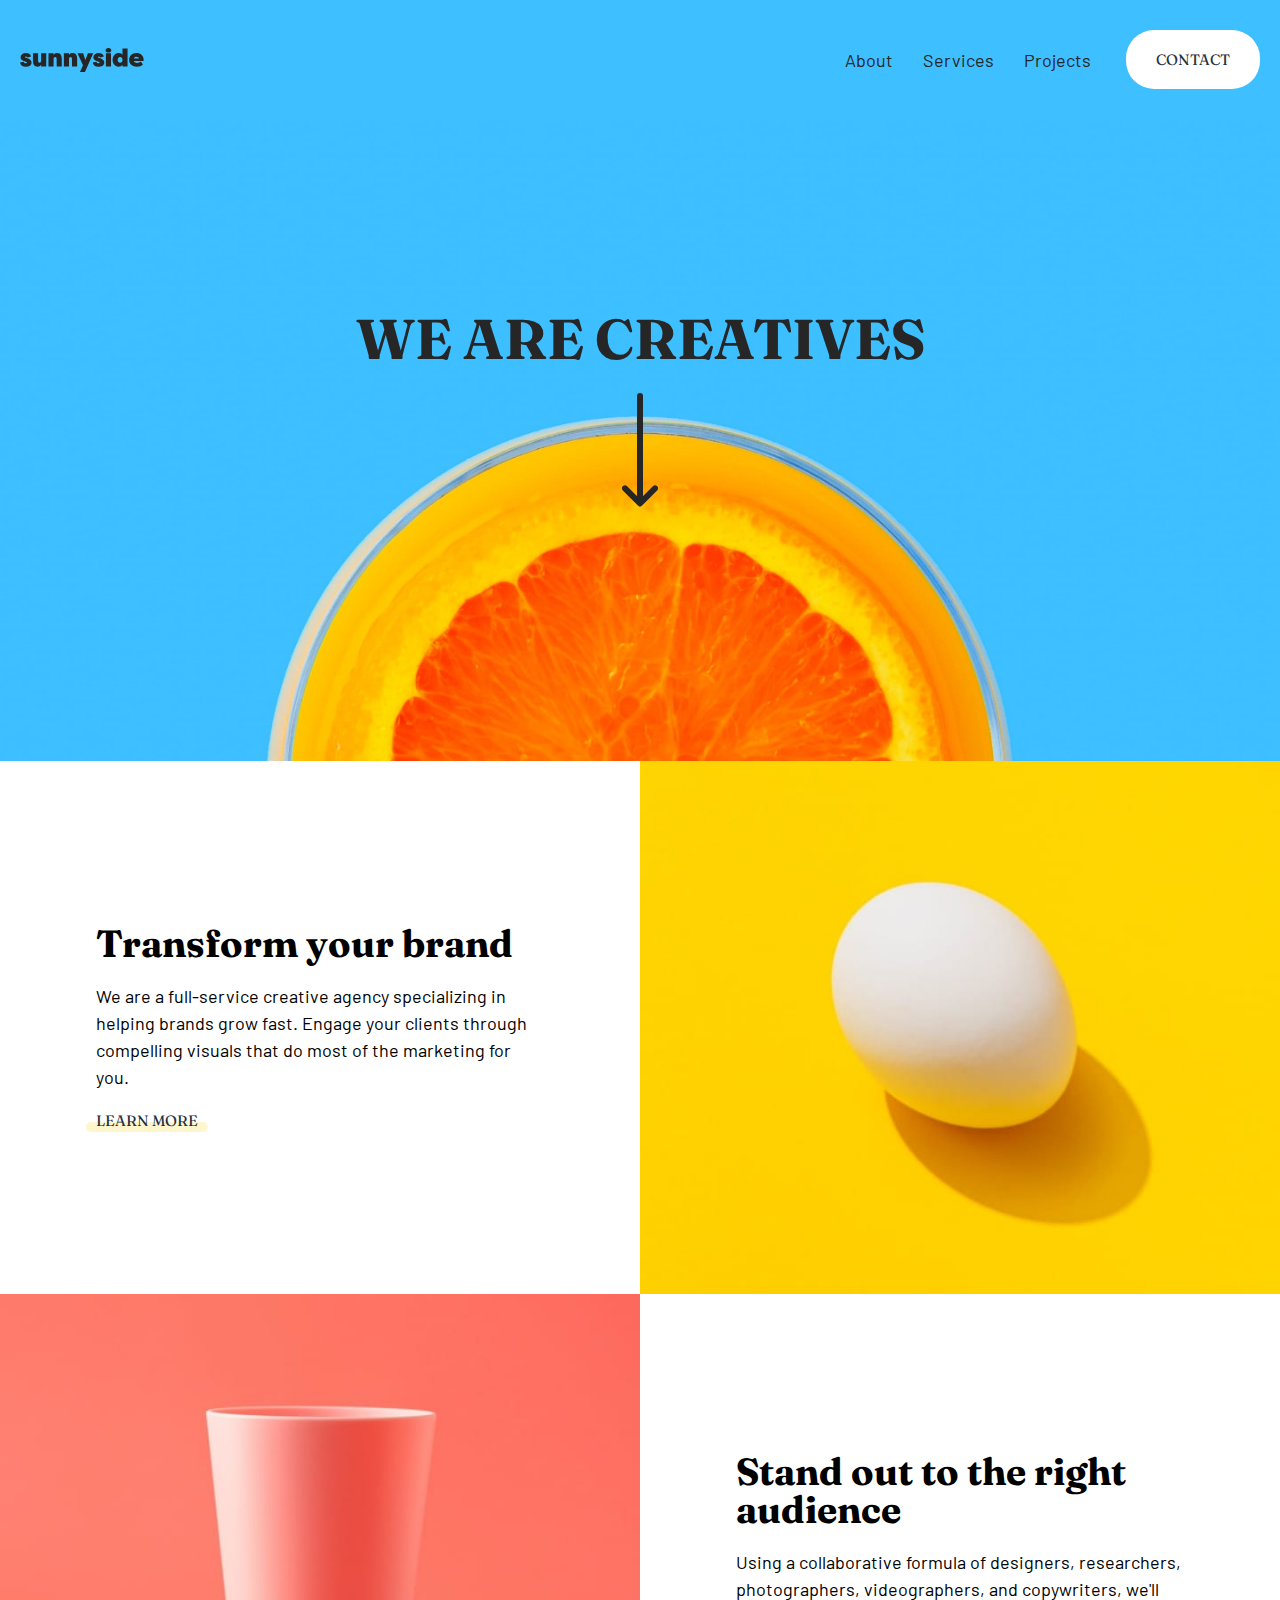
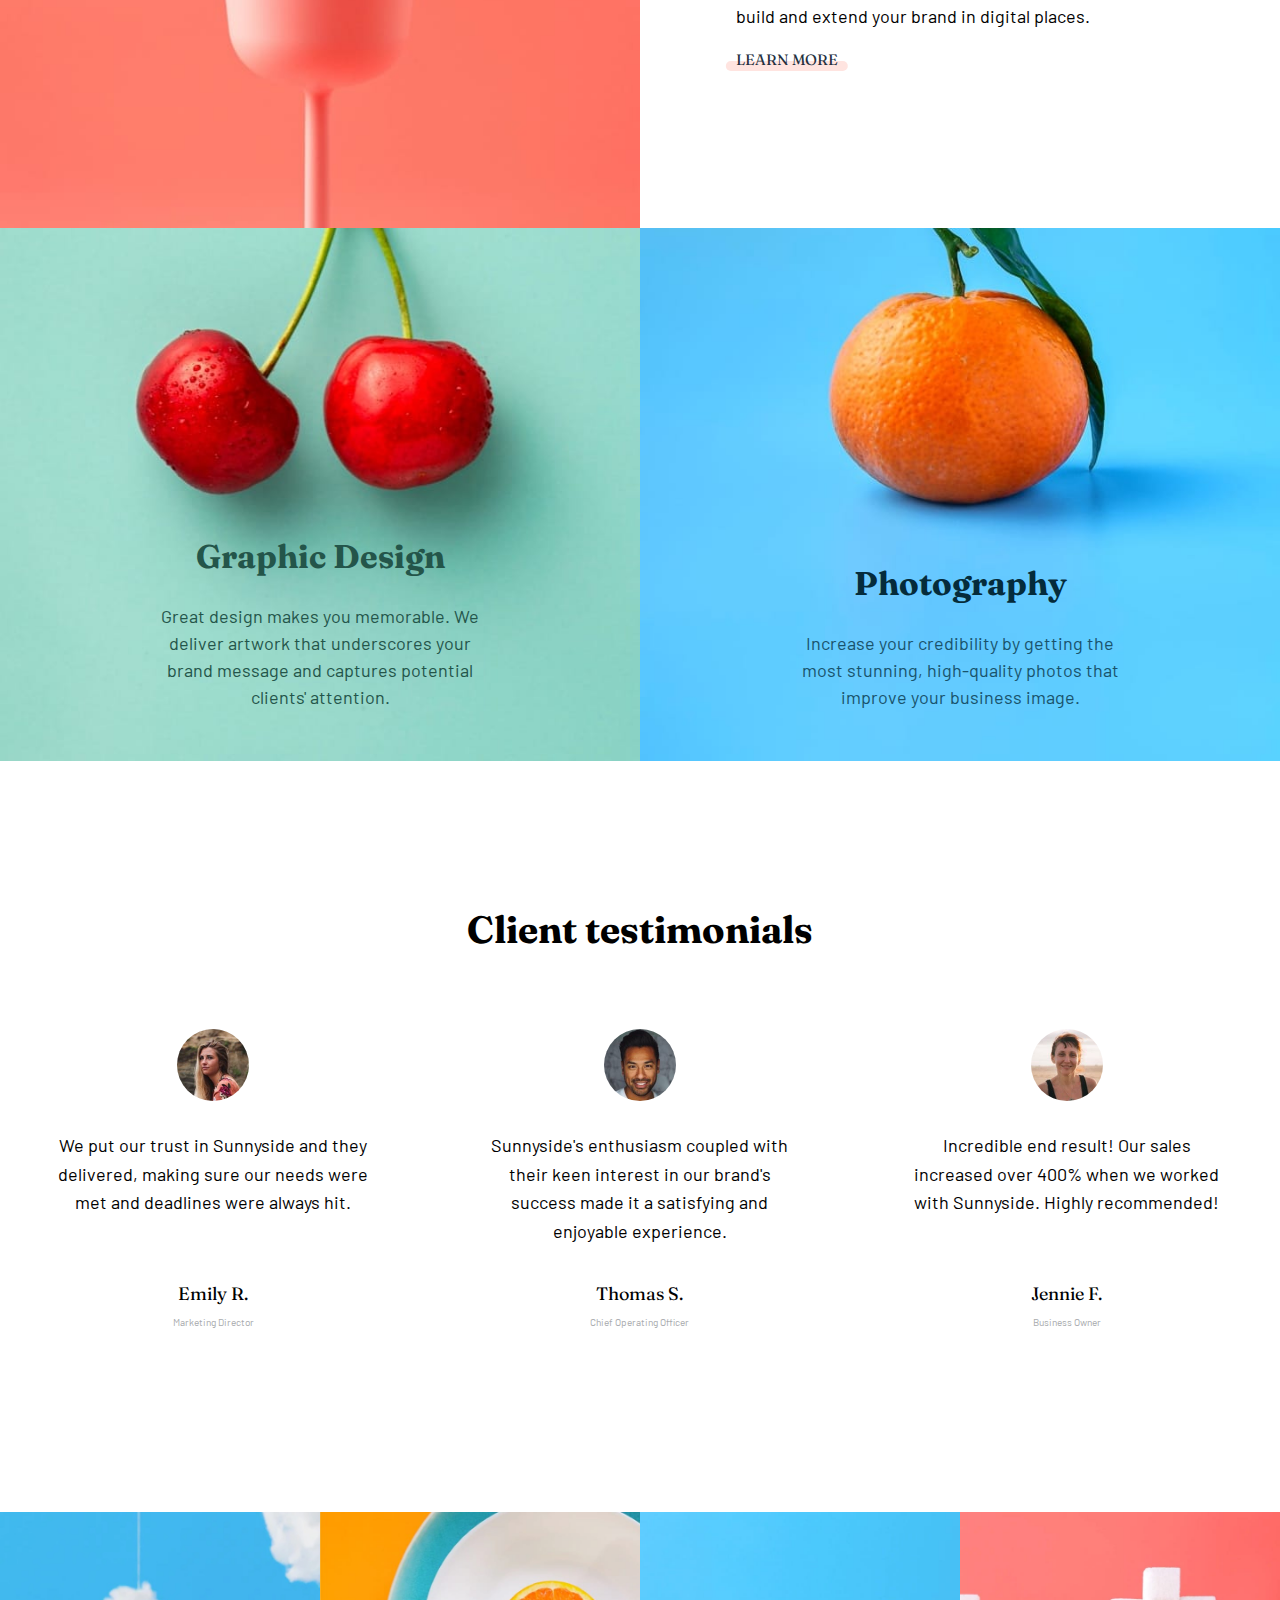
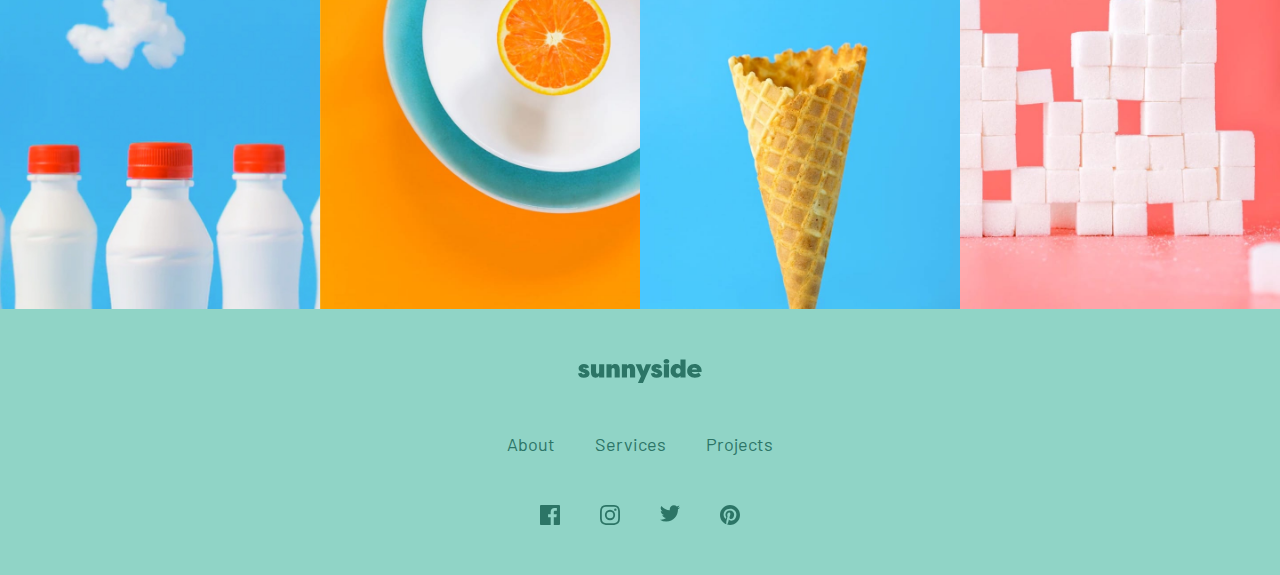
==== index.html @ b7ad623a "Code mobile navigation" ====
<!DOCTYPE html>
<html lang="en">
<head>
    <meta charset="UTF-8">
    <meta http-equiv="X-UA-Compatible" content="IE=edge">
    <meta name="viewport" content="width=device-width, initial-scale=1.0">
    <title>SunnySide agency</title>
    
    <link rel="preconnect" href="https://fonts.googleapis.com">
    <link rel="preconnect" href="https://fonts.gstatic.com" crossorigin>
    <link href="https://fonts.googleapis.com/css2?family=Barlow:wght@600&family=Fraunces:wght@700;900&display=swap" rel="stylesheet"> 

    <script defer src="index.js"></script>

    <link rel="stylesheet" href="style.css">
</head>
<body>
    <header>
        <div class="Contain">
            <p>
                <svg aria-hidden="true" focusable="false" width="124" height="24" xmlns="http://www.w3.org/2000/svg"><path d="M5.857 18.708c1.638 0 2.995-.36 4.07-1.08 1.075-.721 1.613-1.769 1.613-3.144-.083-1.855-1.464-3.246-4.144-4.173l-1.44-.597c-.314-.1-.538-.198-.67-.298a.45.45 0 01-.198-.373c0-.414.273-.62.819-.62.678 0 1.182.347 1.513 1.043l3.698-1.044c-.893-2.22-2.614-3.329-5.162-3.329-1.522 0-2.788.398-3.797 1.193C1.15 7.08.645 8.116.645 9.39c0 .398.058.766.174 1.106.116.34.29.638.521.894.232.257.455.48.67.671.215.19.488.369.82.534.33.166.582.286.756.36.174.075.41.162.707.261l.422.15 1.49.546c.363.133.6.244.707.335a.449.449 0 01.16.36c0 .431-.404.647-1.215.647-1.191 0-1.903-.53-2.134-1.59L0 14.509c.463 2.8 2.416 4.2 5.857 4.2zm11.636 0c1.638 0 2.845-.63 3.623-1.888v1.615h5.112V5.366h-5.112v7.156c0 1.474-.505 2.21-1.514 2.21-1.026 0-1.539-.736-1.539-2.21V5.366h-5.112v7.653c0 3.793 1.514 5.69 4.542 5.69zm16.103-.273V11.28c0-1.475.504-2.212 1.513-2.212 1.026 0 1.54.737 1.54 2.212v7.155h5.111v-7.652c0-3.793-1.513-5.69-4.541-5.69-1.638 0-2.846.63-3.623 1.888V5.366h-5.113v13.069h5.113zm15.383 0V11.28c0-1.475.504-2.212 1.514-2.212 1.025 0 1.538.737 1.538 2.212v7.155h5.113v-7.652c0-3.793-1.514-5.69-4.542-5.69-1.638 0-2.846.63-3.623 1.888V5.366h-5.113v13.069h5.113zM64.958 24l8.289-18.634H67.91l-2.532 6.684-2.258-6.684h-5.584l5.435 11.802L59.944 24h5.014zm13.67-5.292c1.638 0 2.995-.36 4.07-1.08 1.076-.721 1.614-1.769 1.614-3.144-.083-1.855-1.465-3.246-4.145-4.173l-1.44-.597c-.314-.1-.537-.198-.67-.298a.45.45 0 01-.198-.373c0-.414.273-.62.819-.62.678 0 1.183.347 1.514 1.043l3.698-1.044c-.894-2.22-2.614-3.329-5.162-3.329-1.522 0-2.788.398-3.797 1.193-1.01.795-1.514 1.83-1.514 3.105 0 .398.058.766.173 1.106.116.34.29.638.522.894.231.257.455.48.67.671.215.19.488.369.819.534.33.166.583.286.757.36.173.075.41.162.707.261l.422.15 1.489.546c.364.133.6.244.707.335a.449.449 0 01.161.36c0 .431-.405.647-1.216.647-1.19 0-1.902-.53-2.134-1.59l-3.723.844c.464 2.8 2.416 4.2 5.857 4.2zm9.8-14.137c.91 0 1.613-.215 2.11-.646.495-.43.744-.977.744-1.64 0-.678-.24-1.23-.72-1.651C90.082.21 89.371 0 88.428 0c-.943 0-1.655.211-2.135.634-.48.422-.72.973-.72 1.652 0 .662.249 1.209.745 1.64.497.43 1.2.645 2.11.645zm2.556 13.864V5.366H85.87v13.069h5.113zm7.74.273c1.737 0 2.977-.63 3.722-1.888v1.615h5.112V.472h-5.112v6.534c-.745-1.275-1.985-1.913-3.723-1.913-1.753 0-3.214.642-4.38 1.926-1.166 1.283-1.75 2.91-1.75 4.882 0 1.97.584 3.598 1.75 4.882 1.166 1.283 2.627 1.925 4.38 1.925zm1.39-3.9c-.729 0-1.312-.274-1.75-.82-.439-.547-.658-1.243-.658-2.087 0-.845.215-1.54.645-2.087.447-.547 1.034-.82 1.762-.82s1.311.273 1.75.82c.438.546.657 1.242.657 2.087 0 .844-.219 1.54-.657 2.087-.439.546-1.022.82-1.75.82zm16.698 3.9c2.597 0 4.624-.754 6.08-2.26l-2.11-2.833c-1.042.845-2.217 1.267-3.524 1.267-.992 0-1.799-.224-2.42-.67-.62-.448-.93-.879-.93-1.293h9.604c.083-.298.124-.687.124-1.167 0-2.054-.674-3.677-2.022-4.87-1.349-1.193-3.073-1.789-5.175-1.789-2.25 0-4.028.671-5.335 2.013-1.307 1.341-1.961 2.956-1.961 4.844 0 1.938.69 3.549 2.072 4.833 1.382 1.283 3.247 1.925 5.597 1.925zm2.208-8.149h-5.112c.033-.613.298-1.08.794-1.404.496-.323 1.084-.484 1.762-.484.678 0 1.266.165 1.762.497.497.331.761.795.794 1.391z" fill="#FFF" fill-rule="nonzero"/></svg>
                <span class="u-visuallyHidden">Sunnyside agency</span>
            </p>
            <nav class="MainNavigation" aria-label="Main">
                <button type="button" class="Hamby" aria-expanded="false" aria-controls="primary-nav">
                    <svg width="24" height="18" xmlns="http://www.w3.org/2000/svg"><path d="M24 16v2H0v-2h24zm0-8v2H0V8h24zm0-8v2H0V0h24z" fill="#FFF" fill-rule="evenodd"/></svg>
                    <span class="u-visuallyHidden">Open main navigation</span>
                </button>
                <ul class="MainNavigation-list" id="primary-nav">
                    <li>
                        <a href="#about">About</a>
                    </li>
                    <li>
                        <a href="#services">Services</a>
                    </li>
                    <li>
                        <a href="#projects">Projects</a>
                    </li>
                    <li>
                        <a href="#contact" class="Contact">Contact</a>
                    </li>
                </ul>
            </nav>
        </div>
    </header>

    <main>
        <section class="Hero">
            <picture>
                <source media="(min-width: 640px)" srcset="assets/desktop/image-header.jpg" width="1440" height="800">
                <img src="assets/mobile/image-header.jpg" width="375" height="538" alt="Picture of an orange">
            </picture>
            <div>
                <h1 class="h1">We are creatives</h1>
                <svg aria-hidden="true" focusable="false" width="36" height="114" xmlns="http://www.w3.org/2000/svg"><g stroke="#FFF" stroke-width="6" fill="none" fill-rule="evenodd" stroke-linecap="round" stroke-linejoin="round"><path d="M18 3v100M3 95.484l15 15 15-15"/></g></svg>
            </div>
        </section>

        <section class="Card">
            <picture>
                <source media="(min-width: 640px)" srcset="assets/desktop/image-transform.jpg" width="720" height="600">
                <img src="assets/mobile/image-transform.jpg" width="375" height="312" alt="Picture of an egg">
            </picture>
            <div>
                <h2>Transform your brand</h2>
                <p>We are a full-service creative agency specializing in helping brands grow fast. Engage your clients through compelling visuals that do most of the marketing for you.</p>
                <a href="#more">learn more <span class="u-visuallyHidden">how to transform your brand</span></a>
            </div>
        </section>

        <section class="Card">
            <picture>
                <source media="(min-width: 640px)" srcset="assets/desktop/image-stand-out.jpg" width="720" height="600">
                <img src="assets/mobile/image-stand-out.jpg" width="375" height="312" alt="Picture of an glass">
            </picture>
            <div>
                <h2>Stand out to the right audience</h2>
                <p>Using a collaborative formula of designers, researchers, photographers, videographers, and copywriters, we'll build and extend your brand in digital places. </p>
                <a href="#more">learn more <span class="u-visuallyHidden">how to stand out to the right audience</span></a>
            </div>
        </section>

        <div class="Works">
            <section class="Card">
                <picture>
                    <source media="(min-width: 480px)" srcset="assets/desktop/image-graphic-design.jpg" width="720" height="600">
                    <img src="assets/mobile/image-graphic-design.jpg" width="375" height="600" alt="Picture of an cherry">
                </picture>
                <div>
                    <h2>Graphic Design</h2>
                    <p>Great design makes you memorable. We deliver artwork that underscores your brand message and captures potential clients' attention.</p>
                </div>
            </section>
    
            <section class="Card">
                <picture>
                    <source media="(min-width: 480px)" srcset="assets/desktop/image-photography.jpg" width="720" height="600">
                    <img src="assets/mobile/image-photography.jpg" width="375" height="600" alt="Picture of an orange">
                </picture>
                <div>
                    <h2>Photography</h2>
                    <p>Increase your credibility by getting the most stunning, high-quality photos that improve your business image.</p>
                </div>
            </section>
        </div>

        <div class="Testimonials">
            <h2>Client testimonials</h2>
            <div class="Contain">
                <figure>
                    <img src="assets/image-emily.jpg" width="72" height="72" alt="Emily R.">
                    <blockquote>
                        <p>We put our trust in Sunnyside and they delivered, making sure our needs were met and deadlines were always hit.</p>
                    </blockquote>
                    <figcaption>
                        Emily R. <cite>Marketing Director</cite>
                    </figcaption>
                </figure>
                <figure>
                    <img src="assets/image-thomas.jpg" width="72" height="72" alt="Emily R.">
                    <blockquote>
                        <p>Sunnyside's enthusiasm coupled with their keen interest in our brand's success made it a satisfying and enjoyable experience.</p>
                    </blockquote>
                    <figcaption>
                        Thomas S. <cite>Chief Operating Officer</cite>
                    </figcaption>
                </figure>
                <figure>
                    <img src="assets/image-jennie.jpg" width="72" height="72" alt="Thomas S.">
                    <blockquote>
                        <p>Incredible end result! Our sales increased over 400% when we worked with Sunnyside. Highly recommended!</p>
                    </blockquote>
                    <figcaption>
                        Jennie F. <cite>Business Owner</cite>
                    </figcaption>
                </figure>
            </div>
        </div>

        <div class="Pictures">
            <picture>
                <source media="(min-width: 800px)" srcset="assets/desktop/image-gallery-milkbottles.jpg" width="360" height="447">
                <img src="assets/mobile/image-gallery-milkbottles.jpg" width="188" height="188" alt="Picture of milk bottles">
            </picture>
            <picture>
                <source media="(min-width: 800px)" srcset="assets/desktop/image-gallery-orange.jpg" width="360" height="447">
                <img src="assets/mobile/image-gallery-orange.jpg" width="188" height="188" alt="Picture of orange">
            </picture>
            <picture>
                <source media="(min-width: 800px)" srcset="assets/desktop/image-gallery-cone.jpg" width="360" height="447">
                <img src="assets/mobile/image-gallery-cone.jpg" width="188" height="188" alt="Picture of cone">
            </picture>
            <picture>
                <source media="(min-width: 800px)" srcset="assets/desktop/image-gallery-sugar-cubes.jpg" width="360" height="447">
                <img src="assets/mobile/image-gallery-sugar-cubes.jpg" width="188" height="188" alt="Picture of sugar cubes">
            </picture>
        </div>
    </main>

    <footer>
        <p>
            <svg aria-hidden="true" focusable="false" width="124" height="24" xmlns="http://www.w3.org/2000/svg"><path d="M5.857 18.708c1.638 0 2.995-.36 4.07-1.08 1.075-.721 1.613-1.769 1.613-3.144-.083-1.855-1.464-3.246-4.144-4.173l-1.44-.597c-.314-.1-.538-.198-.67-.298a.45.45 0 01-.198-.373c0-.414.273-.62.819-.62.678 0 1.182.347 1.513 1.043l3.698-1.044c-.893-2.22-2.614-3.329-5.162-3.329-1.522 0-2.788.398-3.797 1.193C1.15 7.08.645 8.116.645 9.39c0 .398.058.766.174 1.106.116.34.29.638.521.894.232.257.455.48.67.671.215.19.488.369.82.534.33.166.582.286.756.36.174.075.41.162.707.261l.422.15 1.49.546c.363.133.6.244.707.335a.449.449 0 01.16.36c0 .431-.404.647-1.215.647-1.191 0-1.903-.53-2.134-1.59L0 14.509c.463 2.8 2.416 4.2 5.857 4.2zm11.636 0c1.638 0 2.845-.63 3.623-1.888v1.615h5.112V5.366h-5.112v7.156c0 1.474-.505 2.21-1.514 2.21-1.026 0-1.539-.736-1.539-2.21V5.366h-5.112v7.653c0 3.793 1.514 5.69 4.542 5.69zm16.103-.273V11.28c0-1.475.504-2.212 1.513-2.212 1.026 0 1.54.737 1.54 2.212v7.155h5.111v-7.652c0-3.793-1.513-5.69-4.541-5.69-1.638 0-2.846.63-3.623 1.888V5.366h-5.113v13.069h5.113zm15.383 0V11.28c0-1.475.504-2.212 1.514-2.212 1.025 0 1.538.737 1.538 2.212v7.155h5.113v-7.652c0-3.793-1.514-5.69-4.542-5.69-1.638 0-2.846.63-3.623 1.888V5.366h-5.113v13.069h5.113zM64.958 24l8.289-18.634H67.91l-2.532 6.684-2.258-6.684h-5.584l5.435 11.802L59.944 24h5.014zm13.67-5.292c1.638 0 2.995-.36 4.07-1.08 1.076-.721 1.614-1.769 1.614-3.144-.083-1.855-1.465-3.246-4.145-4.173l-1.44-.597c-.314-.1-.537-.198-.67-.298a.45.45 0 01-.198-.373c0-.414.273-.62.819-.62.678 0 1.183.347 1.514 1.043l3.698-1.044c-.894-2.22-2.614-3.329-5.162-3.329-1.522 0-2.788.398-3.797 1.193-1.01.795-1.514 1.83-1.514 3.105 0 .398.058.766.173 1.106.116.34.29.638.522.894.231.257.455.48.67.671.215.19.488.369.819.534.33.166.583.286.757.36.173.075.41.162.707.261l.422.15 1.489.546c.364.133.6.244.707.335a.449.449 0 01.161.36c0 .431-.405.647-1.216.647-1.19 0-1.902-.53-2.134-1.59l-3.723.844c.464 2.8 2.416 4.2 5.857 4.2zm9.8-14.137c.91 0 1.613-.215 2.11-.646.495-.43.744-.977.744-1.64 0-.678-.24-1.23-.72-1.651C90.082.21 89.371 0 88.428 0c-.943 0-1.655.211-2.135.634-.48.422-.72.973-.72 1.652 0 .662.249 1.209.745 1.64.497.43 1.2.645 2.11.645zm2.556 13.864V5.366H85.87v13.069h5.113zm7.74.273c1.737 0 2.977-.63 3.722-1.888v1.615h5.112V.472h-5.112v6.534c-.745-1.275-1.985-1.913-3.723-1.913-1.753 0-3.214.642-4.38 1.926-1.166 1.283-1.75 2.91-1.75 4.882 0 1.97.584 3.598 1.75 4.882 1.166 1.283 2.627 1.925 4.38 1.925zm1.39-3.9c-.729 0-1.312-.274-1.75-.82-.439-.547-.658-1.243-.658-2.087 0-.845.215-1.54.645-2.087.447-.547 1.034-.82 1.762-.82s1.311.273 1.75.82c.438.546.657 1.242.657 2.087 0 .844-.219 1.54-.657 2.087-.439.546-1.022.82-1.75.82zm16.698 3.9c2.597 0 4.624-.754 6.08-2.26l-2.11-2.833c-1.042.845-2.217 1.267-3.524 1.267-.992 0-1.799-.224-2.42-.67-.62-.448-.93-.879-.93-1.293h9.604c.083-.298.124-.687.124-1.167 0-2.054-.674-3.677-2.022-4.87-1.349-1.193-3.073-1.789-5.175-1.789-2.25 0-4.028.671-5.335 2.013-1.307 1.341-1.961 2.956-1.961 4.844 0 1.938.69 3.549 2.072 4.833 1.382 1.283 3.247 1.925 5.597 1.925zm2.208-8.149h-5.112c.033-.613.298-1.08.794-1.404.496-.323 1.084-.484 1.762-.484.678 0 1.266.165 1.762.497.497.331.761.795.794 1.391z" fill="currentColor" fill-rule="nonzero"/></svg>
            <span class="u-visuallyHidden">Sunnyside agency</span>
        </p>

        <nav aria-label="Footer">
            <ul>
                <li>
                    <a href="#about">About</a>
                </li>
                <li>
                    <a href="#services">Services</a>
                </li>
                <li>
                    <a href="#projects">Projects</a>
                </li>
            </ul>
        </nav>

        <nav aria-label="Social">
            <ul>
                <li>
                    <a href="https://www.facebook.com/" target="_blank">
                        <svg aria-hidden="true" focusable="false" width="20" height="20" xmlns="http://www.w3.org/2000/svg"><path d="M18.896 0H1.104C.494 0 0 .494 0 1.104v17.793C0 19.506.494 20 1.104 20h9.58v-7.745H8.076V9.237h2.606V7.01c0-2.583 1.578-3.99 3.883-3.99 1.104 0 2.052.082 2.329.119v2.7h-1.598c-1.254 0-1.496.597-1.496 1.47v1.928h2.989l-.39 3.018h-2.6V20h5.098c.608 0 1.102-.494 1.102-1.104V1.104C20 .494 19.506 0 18.896 0z" fill="#2C7566" fill-rule="nonzero"/></svg>
                        <span class="u-visuallyHidden">Follow us on Facebook</span>
                    </a>
                </li>
                <li>
                    <a href="https://www.instagram.com/" target="_blank">
                        <svg aria-hidden="true" focusable="false" width="20" height="20" xmlns="http://www.w3.org/2000/svg"><path d="M10 1.802c2.67 0 2.987.01 4.042.059 2.71.123 3.975 1.409 4.099 4.099.048 1.054.057 1.37.057 4.04 0 2.672-.01 2.988-.057 4.042-.124 2.687-1.387 3.975-4.1 4.099-1.054.048-1.37.058-4.041.058-2.67 0-2.987-.01-4.04-.058-2.718-.124-3.977-1.416-4.1-4.1-.048-1.054-.058-1.37-.058-4.041 0-2.67.01-2.986.058-4.04.124-2.69 1.387-3.977 4.1-4.1 1.054-.048 1.37-.058 4.04-.058zM10 0C7.284 0 6.944.012 5.877.06 2.246.227.227 2.242.061 5.877.01 6.944 0 7.284 0 10s.012 3.057.06 4.123c.167 3.632 2.182 5.65 5.817 5.817 1.067.048 1.407.06 4.123.06s3.057-.012 4.123-.06c3.629-.167 5.652-2.182 5.816-5.817.05-1.066.061-1.407.061-4.123s-.012-3.056-.06-4.122C19.777 2.249 17.76.228 14.124.06 13.057.01 12.716 0 10 0zm0 4.865a5.135 5.135 0 100 10.27 5.135 5.135 0 000-10.27zm0 8.468a3.333 3.333 0 110-6.666 3.333 3.333 0 010 6.666zm5.338-9.87a1.2 1.2 0 100 2.4 1.2 1.2 0 000-2.4z" fill="#2C7566" fill-rule="nonzero"/></svg>
                        <span class="u-visuallyHidden">Follow us on Instagram</span>
                    </a>
                </li>
                <li>
                    <a href="https://www.twitter.com/" target="_blank">
                        <svg aria-hidden="true" focusable="false" width="20" height="17" xmlns="http://www.w3.org/2000/svg"><path d="M20 2.172a8.192 8.192 0 01-2.357.646 4.11 4.11 0 001.805-2.27 8.22 8.22 0 01-2.606.996A4.096 4.096 0 0013.847.248c-2.65 0-4.596 2.472-3.998 5.037A11.648 11.648 0 011.392 1a4.109 4.109 0 001.27 5.478 4.086 4.086 0 01-1.858-.513c-.045 1.9 1.318 3.679 3.291 4.075a4.113 4.113 0 01-1.853.07 4.106 4.106 0 003.833 2.849A8.25 8.25 0 010 14.658a11.616 11.616 0 006.29 1.843c7.618 0 11.923-6.434 11.663-12.205A8.354 8.354 0 0020 2.172z" fill="#2C7566" fill-rule="nonzero"/></svg>
                        <span class="u-visuallyHidden">Follow us on Twitter</span>
                    </a>
                </li>
                <li>
                    <a href="https://www.pinterest.com/" target="_blank">
                        <svg aria-hidden="true" focusable="false" width="20" height="20" xmlns="http://www.w3.org/2000/svg"><path d="M10 0C4.477 0 0 4.477 0 10c0 4.237 2.636 7.855 6.356 9.312-.088-.791-.167-2.005.035-2.868.181-.78 1.172-4.97 1.172-4.97s-.299-.6-.299-1.486c0-1.39.806-2.428 1.81-2.428.852 0 1.264.64 1.264 1.408 0 .858-.546 2.14-.828 3.33-.236.995.5 1.807 1.48 1.807 1.778 0 3.144-1.874 3.144-4.58 0-2.393-1.72-4.068-4.176-4.068-2.845 0-4.516 2.135-4.516 4.34 0 .859.331 1.781.745 2.281a.3.3 0 01.069.288l-.278 1.133c-.044.183-.145.223-.335.134-1.249-.581-2.03-2.407-2.03-3.874 0-3.154 2.292-6.052 6.608-6.052 3.469 0 6.165 2.473 6.165 5.776 0 3.447-2.173 6.22-5.19 6.22-1.013 0-1.965-.525-2.291-1.148l-.623 2.378c-.226.869-.835 1.958-1.244 2.621.937.29 1.931.446 2.962.446 5.523 0 10-4.477 10-10S15.523 0 10 0z" fill="#2C7566" fill-rule="nonzero"/></svg>
                        <span class="u-visuallyHidden">Follow us on Pinterest</span>
                    </a>
                </li>
            </ul>
        </nav>
    </footer>
</body>
</html>
---- style.css ----
* {
    box-sizing: border-box;
    margin: 0;
    padding: 0;
}

img {
    display: block;
    max-width: 100%;
    height: auto;
}

svg {
    display: block;
}

picture {
    display: block;
}

.u-visuallyHidden {
    clip: rect(0 0 0 0);
    clip-path: inset(50%);
    height: 1px;
    overflow: hidden;
    position: absolute;
    white-space: nowrap;
    width: 1px;
}

html {
    font-size: 62.5%;
    font-family: 'Barlow', sans-serif;
}

h1, h2, h3 {
    font-family: 'Fraunces', serif;
}

h1 {
    font-size: 3rem;
}

h2 {
    font-size: clamp(2rem, 2.5rem + 1vw, 5rem);
    line-height: 1;
}

p {
    font-size: 1.8rem;
    line-height: 1.6;
}

header {
    padding: 2rem;
    background-color: #49bcf2;
    position: fixed;
    width: 100%;
    z-index: 2;
}

    header .Contain {
        display: flex;
        justify-content: space-between;
        align-items: center;
    }

    header svg path {
        fill: #262626;
    }

.Contain {
    max-width: 144rem;
    margin: 0 auto;
}

.MainNavigation {
    position: relative;
}

.MainNavigation ul {
    display: none;
    opacity: 0;
    list-style-type: none;
    align-items: center;
    position: absolute;
    top: 100%;
    right: 1rem;
    background-color: #fff;
    flex-direction: column;
    min-width: calc(100vw - 5rem);
    transform: translate(0, 5rem);
    padding: 2rem;
    transition: opacity 0.5s ease;
}

    .MainNavigation ul.is-visible {
        display: flex;
    }

    .MainNavigation ul.is-active {
        opacity: 1;
    }

    .MainNavigation ul::before {
        display: block;
        content: '';
        background-image: url("data:image/svg+xml,%3Csvg width='24' height='24' viewBox='0 0 24 24' fill='none' xmlns='http://www.w3.org/2000/svg'%3E%3Cpath fill-rule='evenodd' clip-rule='evenodd' d='M0 24L24 0V24H0Z' fill='white'/%3E%3C/svg%3E");
        width: 2.4rem;
        height: 2.4rem;
        position: absolute;
        top: 0;
        right: 0;
        transform: translateY(-100%);
    }

    .MainNavigation ul a {
        display: block;
        padding: 0.8rem 1.5rem;
        margin: 1rem 0;
        font-size: 1.8rem;
        color: #262626;
        text-decoration: none;
    }


    .MainNavigation ul a:hover {
        text-decoration: underline;
    }

    .MainNavigation ul a:focus-visible {
        outline: 1px solid #24303E;
    }

    .MainNavigation .Contact {
        font-family: 'Fraunces', serif;
        font-size: 1.5rem;
        text-transform: uppercase;
        color: #24303E;
        background-color: #FBD600;
        border-radius: 2.8rem;
        padding: 2rem 3rem;
        transition: color 0.3s ease-out, background-color 0.3s ease-out;
    }

    .MainNavigation .Contact:focus,
    .MainNavigation .Contact:hover {
        color: #fff;
        background-color: #49bcf2;
        text-decoration: none;
    }

button {
    font: inherit;
    border: 0;
    background: transparent;
    padding: 1rem;
}

.Hero {
    color: #262626;
    background-color: #49bcf2;
    text-transform: uppercase;
    text-align: center;
    display: grid;
    justify-items: center;
}

    .Hero > div { 
        display: grid;
        align-content: center;
        justify-items: center;
    }

    .Hero > * {
        grid-area: 1 / 1;
    }

    .Hero svg {
        margin-top: 2rem;
    }

    .Hero svg path {
        stroke: #262626;
    }

.Card {
    max-width: 144rem;
    margin: 0 auto;
    display: grid;
    justify-items: center;
}

    .Card img {
        width: 100%;
        height: 100%;
        object-fit: cover;
    }

    .Card > div {
        display: grid;
        text-align: center;
        align-content: center;
        justify-items: center;
        padding: 5rem 0;
        max-width: 70%;
    }

    .Card > div p {
        margin: 2rem 0;
        font-size: 1.8rem;
        line-height: 1.5;
    }

    .Card a {
        font-family: 'Fraunces', serif;
        text-decoration: none;
        font-size: 1.5rem;
        text-transform: uppercase;
        color: #24303E;
        position: relative;
    }

    .Card a::after {
        content: '';
        display: block;
        height: 10px;
        background-color: #FAD400;
        opacity: 0.2;
        width: 120%;
        border-radius: 1rem;
        margin-top: -0.8rem;
        transition: opacity 0.3s ease;
        position: absolute;
        left: 50%;
        transform: translate(-50%, 0);
        z-index: -1;
    }

    .Card a:hover::after,
    .Card a:focus-visible::after {
        opacity: 1;
    }

    .Card:nth-child(3) a::after {
        background-color: #FE7766;
    }

.Works {
    display: grid;
    max-width: 144rem;
    margin: 0 auto;
}

    .Works .Card {
        max-width: 100%;
        margin: initial;
        grid-template-columns: auto;
    }

    .Works .Card > * {
        grid-area: 1 / 1;
    }

    .Works .Card:nth-child(2) > picture {
        order: initial;
    }

    .Works .Card > div {
        align-self: end;
        text-align: center;
        padding: 0 0 5rem 0;
    }

    .Works .Card > div p {
        margin: 3rem 0 0 0;
    }

    .Works h2 {
        font-size: clamp(1rem, 2rem + 1vw, 6rem);
    }

    .Works .Card:first-child {
        color: #24554A;
    }

    .Works .Card:nth-child(2) {
        color: #052C3B;
    }

    .Works .Card:nth-child(2) p {
        color: #19536C;
    }

    .Works p {
        color: inherit;
    }

.Testimonials {
    text-align: center;
    margin: 10rem 0;
}

    .Testimonials h2 {
        margin: 5rem 0;
    }

    .Testimonials .Contain {
        display: grid;
        grid-auto-flow: row;
    }

    .Testimonials figure {
        display: flex;
        flex-direction: column;
        align-items: center;
        margin: 3rem;
    }

    .Testimonials blockquote {
        flex-grow: 1;
        margin: 3rem 0;
    }

    .Testimonials img {
        border-radius: 50%;
    }

    .Testimonials cite {
        display: block;
        font-family: 'Barlow', sans-serif;
        font-size: 1rem;
        font-style: normal;
        color: #A7AAAD;
    }

    .Testimonials figcaption {
        font-size: 1.8rem;
        font-family: 'Fraunces', serif;
        line-height: 2;
    }


.Pictures {
    display: flex;
    flex-wrap: wrap;
}

    .Pictures picture {
        flex-basis: 50%;
    }

    .Pictures img {
        width: 100%;
        height: 100%;
        object-fit: cover;
    }

footer {
    padding: 5rem;
    display: flex;
    flex-direction: column;
    align-items: center;
    text-align: center;
    background-color: #90D4C6;
    color: #2C7566;
}
    footer nav:first-of-type {
        margin: 5rem 0;
    }

    footer nav ul {
        display: flex;
        list-style-type: none;
    }

    footer li svg {
        flex-grow: 1;
    }

    footer a {
        display: block;
        color: #2C7566;
        padding: 0 2rem;
        font-size: 1.8rem;
        text-decoration: none;
        transition: color 0.3s ease-out;
    }

    footer path {
        transition: fill 0.3s ease-out;
    }

    footer a:focus-visible,
    footer a:hover {
        color: #fff;
    }

    footer a:focus-visible path,
    footer a:hover path {
        fill: #fff;
    }

@media (min-width: 30em) {
    .Works {
        grid-template-columns: 1fr 1fr;
    }

    .Works .Card > div {
        padding-top: 100%;
        justify-items: center;
    }
}

@media (min-width: 40em) {
    button {
        display: none;
    }

    header,
    .Hero {
        background-color: #3ebfff;
    }

    .MainNavigation ul {
        all: revert;
        display: flex;
        list-style-type: none;
        margin: 0;
        padding: 0;
        align-items: center;
    }

    .MainNavigation ul::before {
        display: none;
    }

    .MainNavigation .Contact {
        background-color: #fff;
        margin-left: 2rem;
    }

    .MainNavigation .Contact:focus,
    .MainNavigation .Contact:hover {
        background-color: #000;
    }

    .Hero {
        padding-top: 5rem;
    }

        .Hero img {
            width: 144rem;
        }

        .Hero h1 {
            font-size: 5.6rem;
        }

    .Card {
        grid-template-columns: 1fr 1fr;
    }

        .Card:nth-child(2) > picture {
            order: 2;
        }

        .Card > div {
            aspect-ratio: initial;
            text-align: left;
            justify-items: start;
        }

    .Pictures {
        justify-content: center;
        flex-wrap: nowrap;
    }

    .Pictures img {
        max-width: 36rem;
    }

    .Pictures picture {
        flex-basis: auto;
    }

}

@media (min-width: 50em) {
    .Testimonials {
        margin: 15rem 0;
    }

        .Testimonials .Contain {
            grid-auto-flow: column;
            grid-auto-columns: minmax(0, 1fr);
        }

        .Testimonials figure {
            margin: 3rem 5rem;
        }
}

@media (min-width: 70em) {
    .Works .Card > div {
        max-width: 50%;
        padding-top: 0;
    }
}
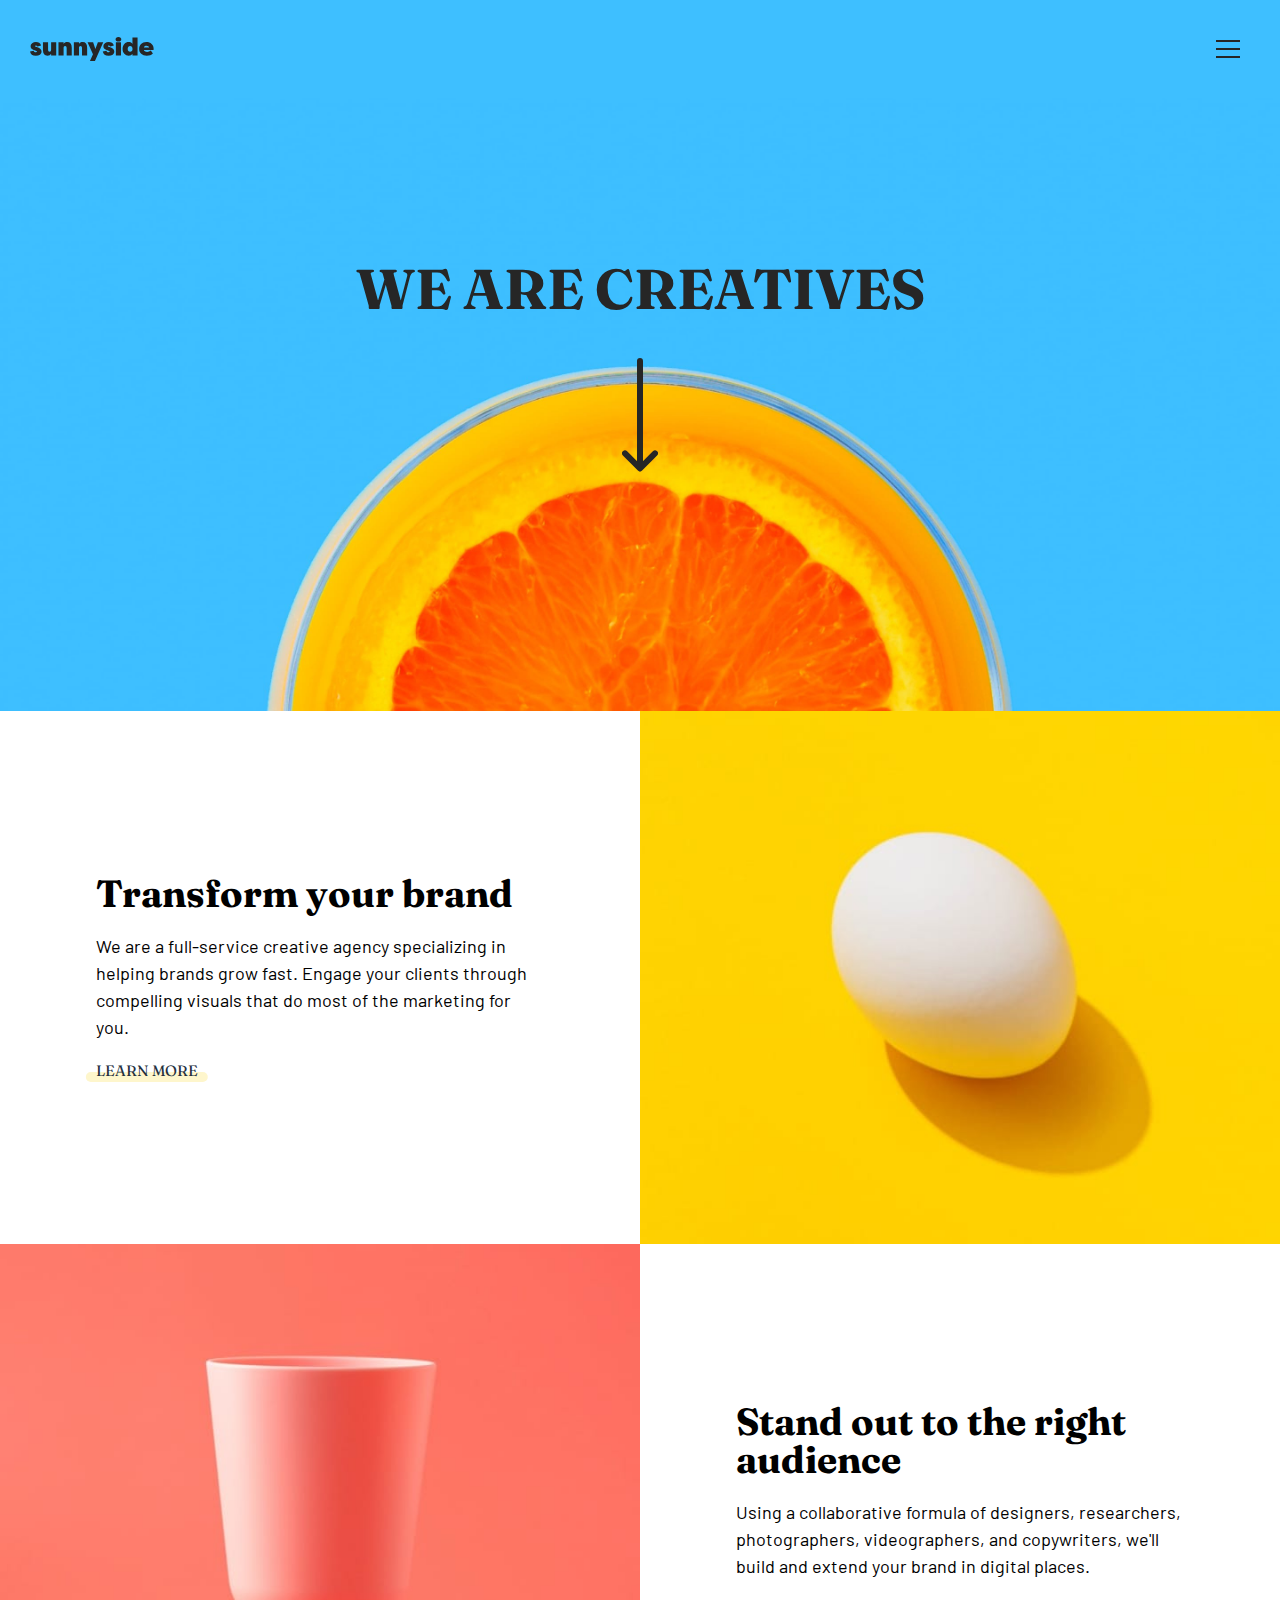
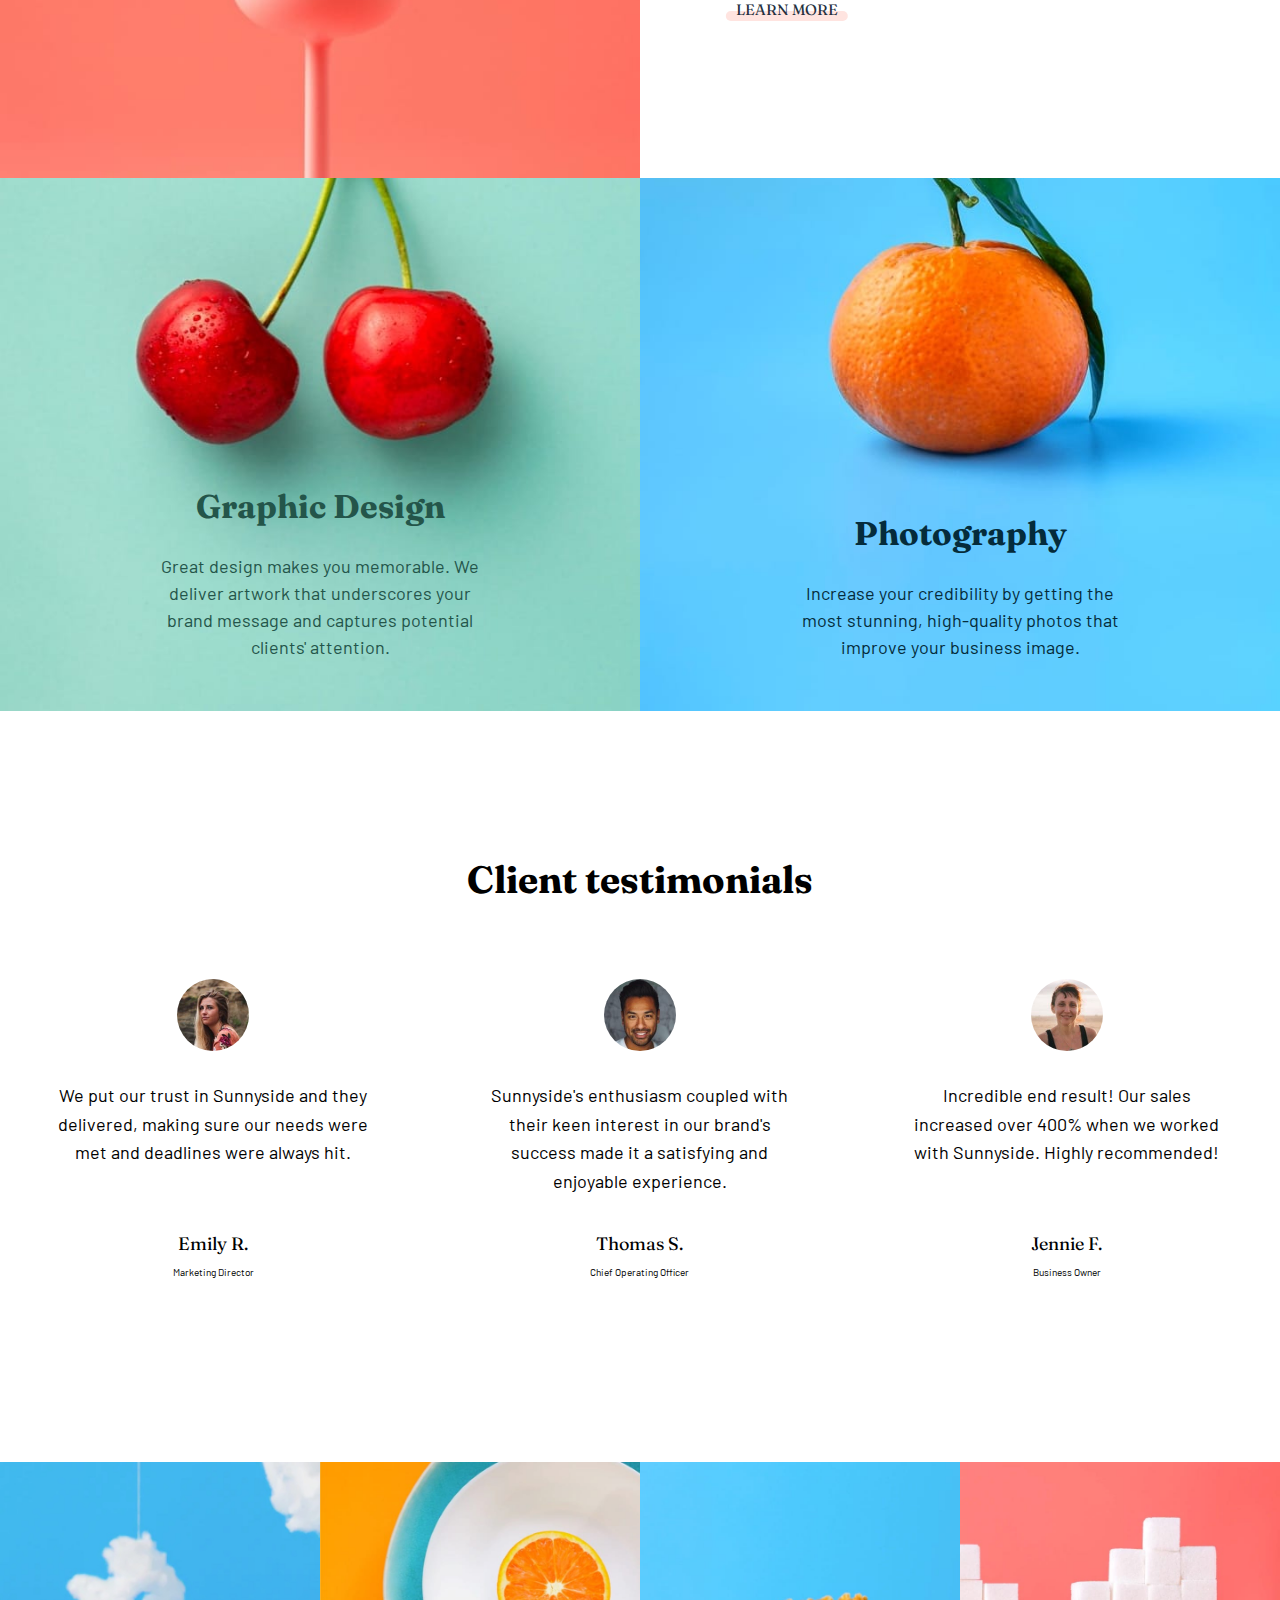
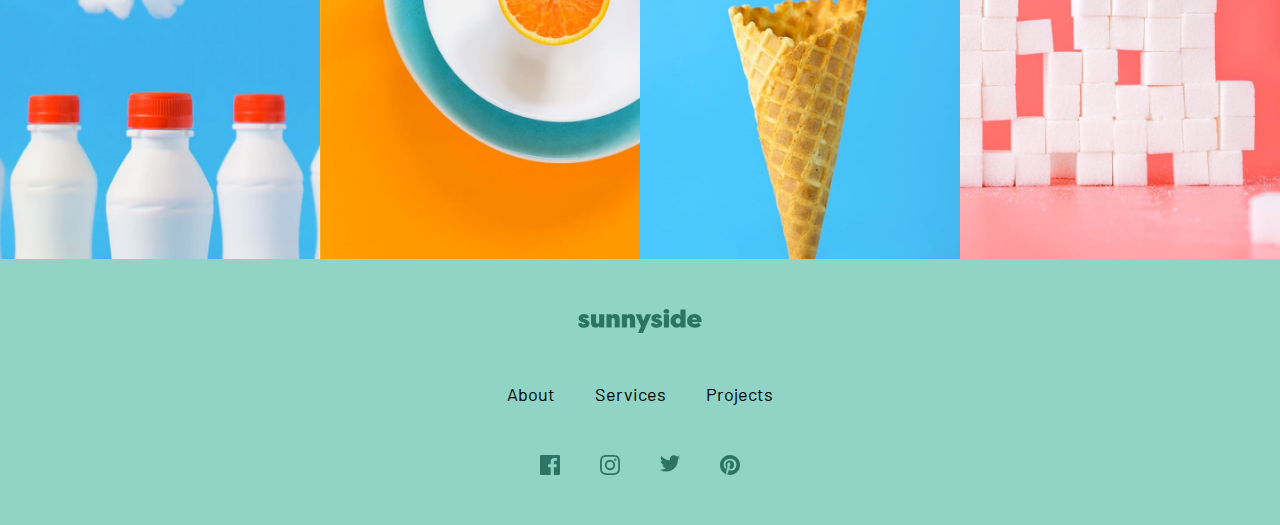
==== commit edbdc709: "Add rel noopener" ====
--- a/index.html
+++ b/index.html
@@ -5,6 +5,8 @@
     <meta http-equiv="X-UA-Compatible" content="IE=edge">
     <meta name="viewport" content="width=device-width, initial-scale=1.0">
     <title>SunnySide agency</title>
+
+    <meta name="description" content="Mentoring">
     
     <link rel="preconnect" href="https://fonts.googleapis.com">
     <link rel="preconnect" href="https://fonts.gstatic.com" crossorigin>
@@ -180,25 +182,25 @@
         <nav aria-label="Social">
             <ul>
                 <li>
-                    <a href="https://www.facebook.com/" target="_blank">
+                    <a href="https://www.facebook.com/" target="_blank" rel="noopener">
                         <svg aria-hidden="true" focusable="false" width="20" height="20" xmlns="http://www.w3.org/2000/svg"><path d="M18.896 0H1.104C.494 0 0 .494 0 1.104v17.793C0 19.506.494 20 1.104 20h9.58v-7.745H8.076V9.237h2.606V7.01c0-2.583 1.578-3.99 3.883-3.99 1.104 0 2.052.082 2.329.119v2.7h-1.598c-1.254 0-1.496.597-1.496 1.47v1.928h2.989l-.39 3.018h-2.6V20h5.098c.608 0 1.102-.494 1.102-1.104V1.104C20 .494 19.506 0 18.896 0z" fill="#2C7566" fill-rule="nonzero"/></svg>
                         <span class="u-visuallyHidden">Follow us on Facebook</span>
                     </a>
                 </li>
                 <li>
-                    <a href="https://www.instagram.com/" target="_blank">
+                    <a href="https://www.instagram.com/" target="_blank" rel="noopener">
                         <svg aria-hidden="true" focusable="false" width="20" height="20" xmlns="http://www.w3.org/2000/svg"><path d="M10 1.802c2.67 0 2.987.01 4.042.059 2.71.123 3.975 1.409 4.099 4.099.048 1.054.057 1.37.057 4.04 0 2.672-.01 2.988-.057 4.042-.124 2.687-1.387 3.975-4.1 4.099-1.054.048-1.37.058-4.041.058-2.67 0-2.987-.01-4.04-.058-2.718-.124-3.977-1.416-4.1-4.1-.048-1.054-.058-1.37-.058-4.041 0-2.67.01-2.986.058-4.04.124-2.69 1.387-3.977 4.1-4.1 1.054-.048 1.37-.058 4.04-.058zM10 0C7.284 0 6.944.012 5.877.06 2.246.227.227 2.242.061 5.877.01 6.944 0 7.284 0 10s.012 3.057.06 4.123c.167 3.632 2.182 5.65 5.817 5.817 1.067.048 1.407.06 4.123.06s3.057-.012 4.123-.06c3.629-.167 5.652-2.182 5.816-5.817.05-1.066.061-1.407.061-4.123s-.012-3.056-.06-4.122C19.777 2.249 17.76.228 14.124.06 13.057.01 12.716 0 10 0zm0 4.865a5.135 5.135 0 100 10.27 5.135 5.135 0 000-10.27zm0 8.468a3.333 3.333 0 110-6.666 3.333 3.333 0 010 6.666zm5.338-9.87a1.2 1.2 0 100 2.4 1.2 1.2 0 000-2.4z" fill="#2C7566" fill-rule="nonzero"/></svg>
                         <span class="u-visuallyHidden">Follow us on Instagram</span>
                     </a>
                 </li>
                 <li>
-                    <a href="https://www.twitter.com/" target="_blank">
+                    <a href="https://www.twitter.com/" target="_blank" rel="noopener">
                         <svg aria-hidden="true" focusable="false" width="20" height="17" xmlns="http://www.w3.org/2000/svg"><path d="M20 2.172a8.192 8.192 0 01-2.357.646 4.11 4.11 0 001.805-2.27 8.22 8.22 0 01-2.606.996A4.096 4.096 0 0013.847.248c-2.65 0-4.596 2.472-3.998 5.037A11.648 11.648 0 011.392 1a4.109 4.109 0 001.27 5.478 4.086 4.086 0 01-1.858-.513c-.045 1.9 1.318 3.679 3.291 4.075a4.113 4.113 0 01-1.853.07 4.106 4.106 0 003.833 2.849A8.25 8.25 0 010 14.658a11.616 11.616 0 006.29 1.843c7.618 0 11.923-6.434 11.663-12.205A8.354 8.354 0 0020 2.172z" fill="#2C7566" fill-rule="nonzero"/></svg>
                         <span class="u-visuallyHidden">Follow us on Twitter</span>
                     </a>
                 </li>
                 <li>
-                    <a href="https://www.pinterest.com/" target="_blank">
+                    <a href="https://www.pinterest.com/" target="_blank" rel="noopener">
                         <svg aria-hidden="true" focusable="false" width="20" height="20" xmlns="http://www.w3.org/2000/svg"><path d="M10 0C4.477 0 0 4.477 0 10c0 4.237 2.636 7.855 6.356 9.312-.088-.791-.167-2.005.035-2.868.181-.78 1.172-4.97 1.172-4.97s-.299-.6-.299-1.486c0-1.39.806-2.428 1.81-2.428.852 0 1.264.64 1.264 1.408 0 .858-.546 2.14-.828 3.33-.236.995.5 1.807 1.48 1.807 1.778 0 3.144-1.874 3.144-4.58 0-2.393-1.72-4.068-4.176-4.068-2.845 0-4.516 2.135-4.516 4.34 0 .859.331 1.781.745 2.281a.3.3 0 01.069.288l-.278 1.133c-.044.183-.145.223-.335.134-1.249-.581-2.03-2.407-2.03-3.874 0-3.154 2.292-6.052 6.608-6.052 3.469 0 6.165 2.473 6.165 5.776 0 3.447-2.173 6.22-5.19 6.22-1.013 0-1.965-.525-2.291-1.148l-.623 2.378c-.226.869-.835 1.958-1.244 2.621.937.29 1.931.446 2.962.446 5.523 0 10-4.477 10-10S15.523 0 10 0z" fill="#2C7566" fill-rule="nonzero"/></svg>
                         <span class="u-visuallyHidden">Follow us on Pinterest</span>
                     </a>
--- a/style.css
+++ b/style.css
@@ -1,4 +1,6 @@
-* {
+*,
+*::after,
+*::before {
     box-sizing: border-box;
     margin: 0;
     padding: 0;
@@ -69,6 +71,29 @@
         fill: #262626;
     }
 
+    header::after {
+        content: '';
+        position: absolute;
+        top: 0;
+        left: 0;
+        z-index: -1;
+        width: 100%;
+        height: 100%;
+        opacity: 0;
+        box-shadow:
+            0px 1.1px 1.4px rgba(0, 0, 0, 0.037),
+            0px 2.7px 3.5px rgba(0, 0, 0, 0.053),
+            0px 5px 6.5px rgba(0, 0, 0, 0.065),
+            0px 8.9px 11.6px rgba(0, 0, 0, 0.077),
+            0px 16.7px 21.7px rgba(0, 0, 0, 0.093),
+            0px 40px 52px rgba(0, 0, 0, 0.13);
+        transition: opacity 0.1s ease-out;
+      }
+
+    header.is-heading-stuck::after {
+        opacity: 1;
+    }
+
 .Contain {
     max-width: 144rem;
     margin: 0 auto;
@@ -84,7 +109,7 @@
     list-style-type: none;
     align-items: center;
     position: absolute;
-    top: 100%;
+    top: 49%;
     right: 1rem;
     background-color: #fff;
     flex-direction: column;
@@ -92,6 +117,13 @@
     transform: translate(0, 5rem);
     padding: 2rem;
     transition: opacity 0.5s ease;
+    box-shadow:
+        0px 1.1px 1.4px rgba(0, 0, 0, 0.037),
+        0px 2.7px 3.5px rgba(0, 0, 0, 0.053),
+        0px 5px 6.5px rgba(0, 0, 0, 0.065),
+        0px 8.9px 11.6px rgba(0, 0, 0, 0.077),
+        0px 16.7px 21.7px rgba(0, 0, 0, 0.093),
+        0px 40px 52px rgba(0, 0, 0, 0.13);
 }
 
     .MainNavigation ul.is-visible {
@@ -288,10 +320,6 @@
         color: #052C3B;
     }
 
-    .Works .Card:nth-child(2) p {
-        color: #19536C;
-    }
-
     .Works p {
         color: inherit;
     }
@@ -331,7 +359,6 @@
         font-family: 'Barlow', sans-serif;
         font-size: 1rem;
         font-style: normal;
-        color: #A7AAAD;
     }
 
     .Testimonials figcaption {
@@ -380,7 +407,7 @@
 
     footer a {
         display: block;
-        color: #2C7566;
+        color: #000;
         padding: 0 2rem;
         font-size: 1.8rem;
         text-decoration: none;
@@ -413,40 +440,14 @@
 }
 
 @media (min-width: 40em) {
-    button {
-        display: none;
+
+    .MainNavigation ul {
+        min-width: auto;
     }
 
     header,
     .Hero {
         background-color: #3ebfff;
-    }
-
-    .MainNavigation ul {
-        all: revert;
-        display: flex;
-        list-style-type: none;
-        margin: 0;
-        padding: 0;
-        align-items: center;
-    }
-
-    .MainNavigation ul::before {
-        display: none;
-    }
-
-    .MainNavigation .Contact {
-        background-color: #fff;
-        margin-left: 2rem;
-    }
-
-    .MainNavigation .Contact:focus,
-    .MainNavigation .Contact:hover {
-        background-color: #000;
-    }
-
-    .Hero {
-        padding-top: 5rem;
     }
 
         .Hero img {
@@ -487,6 +488,7 @@
 }
 
 @media (min-width: 50em) {
+
     .Testimonials {
         margin: 15rem 0;
     }
@@ -502,6 +504,19 @@
 }
 
 @media (min-width: 70em) {
+
+    header {
+        padding: 3rem;
+    }
+
+    h1 {
+        position: relative;
+        z-index: 10;
+        position: sticky;
+        top: -1px;
+        padding: 1.5rem;
+    }
+
     .Works .Card > div {
         max-width: 50%;
         padding-top: 0;
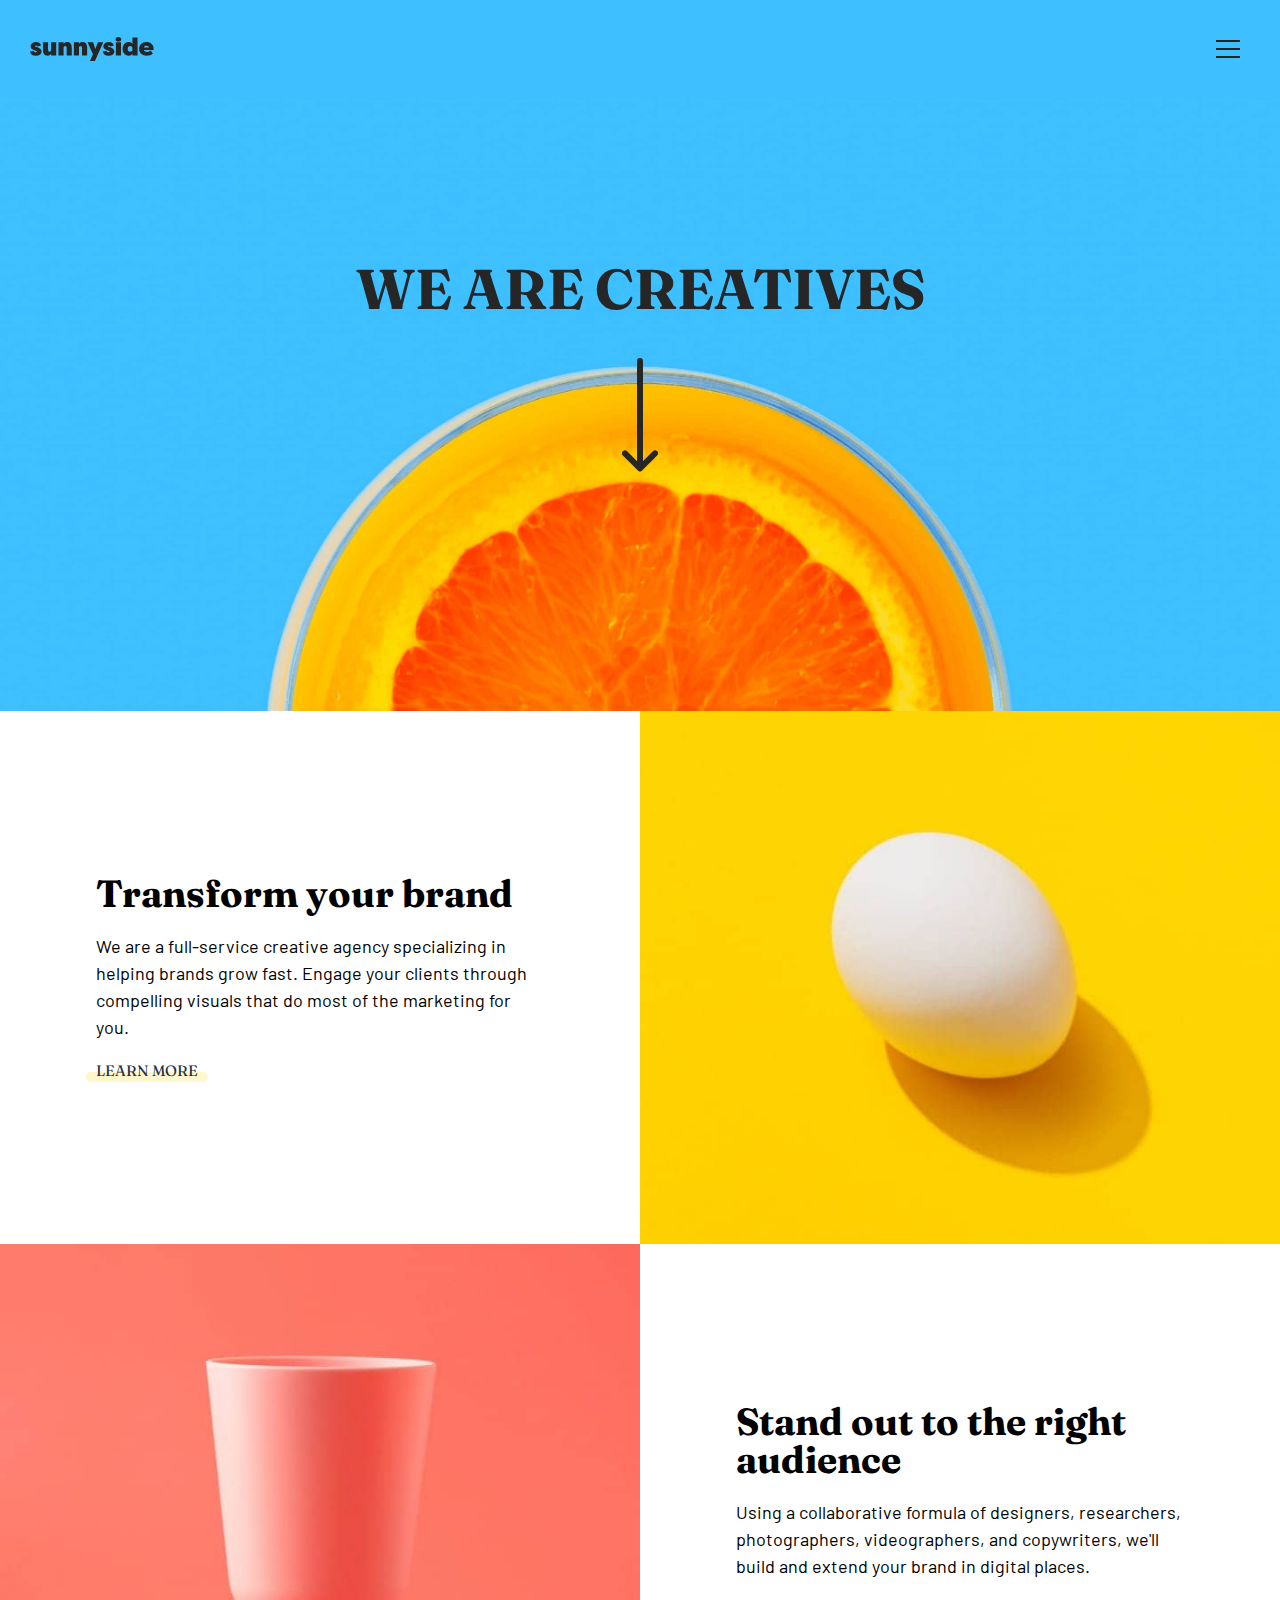
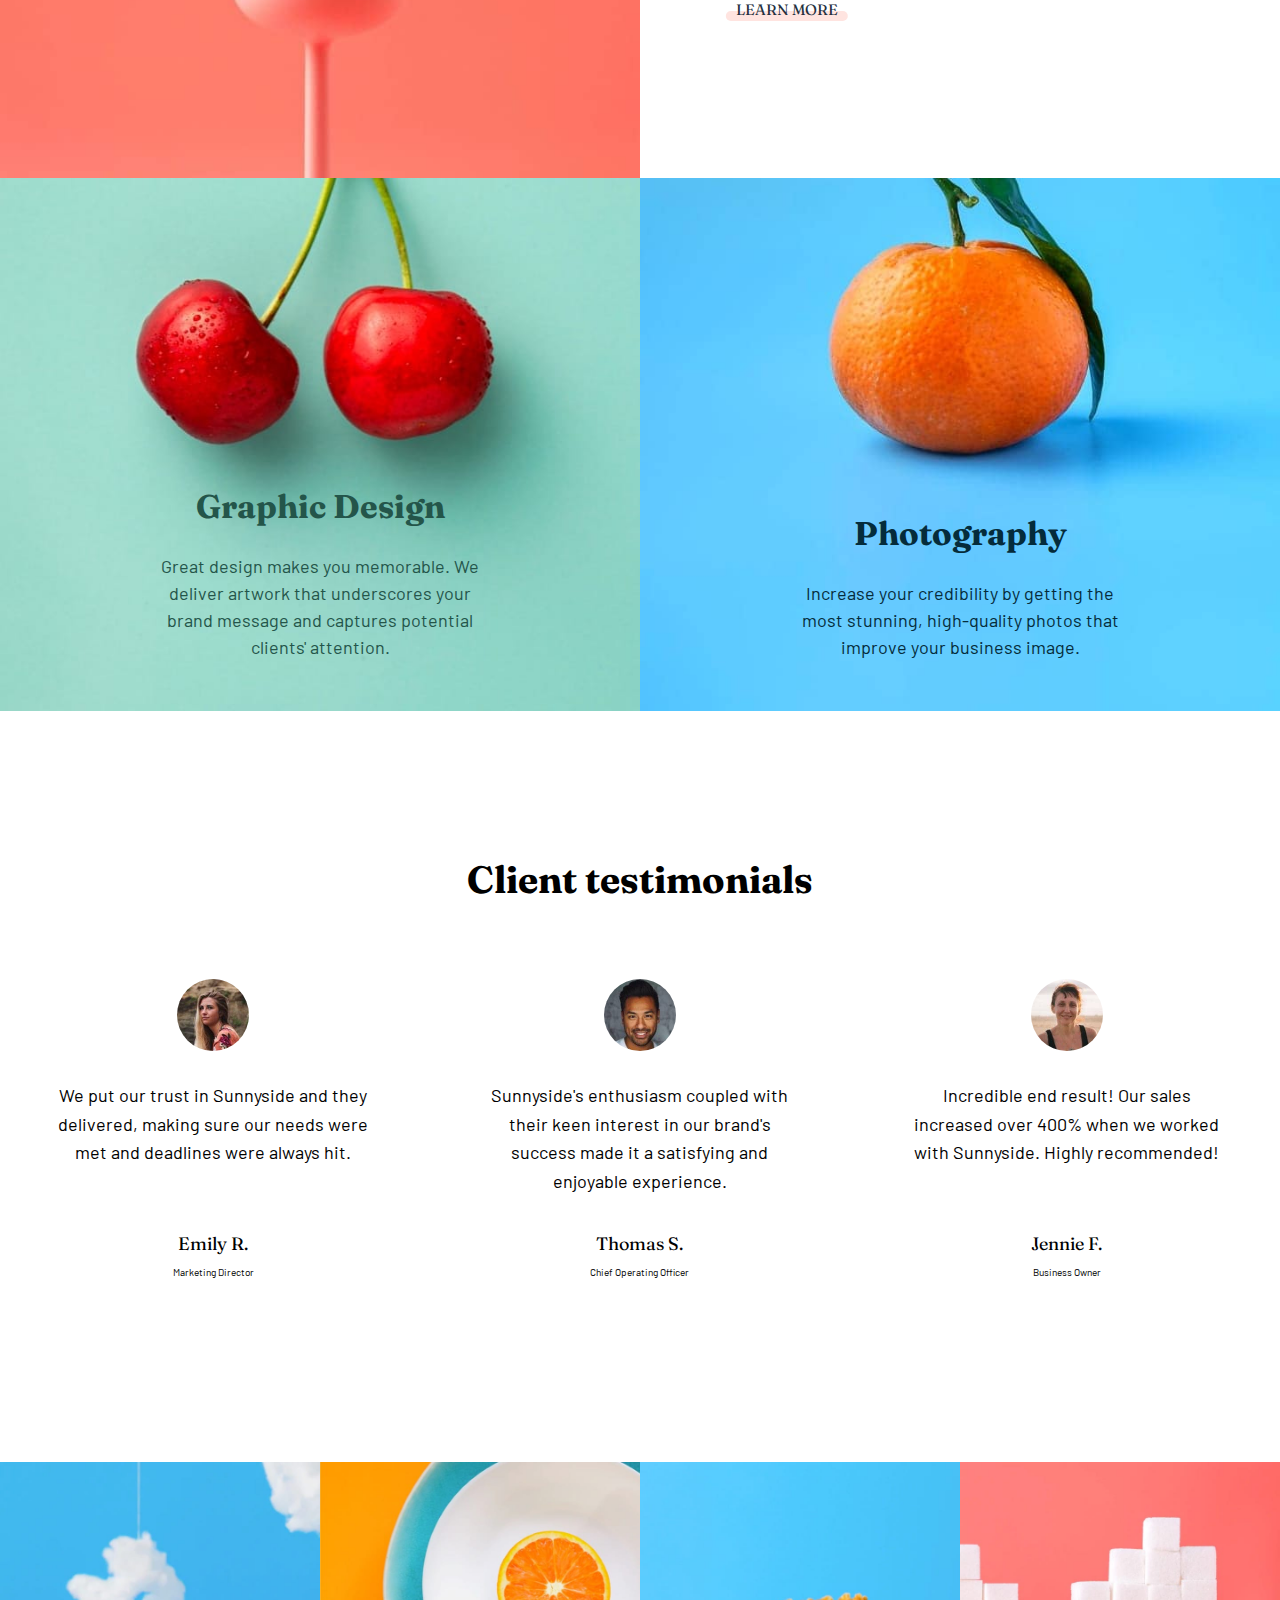
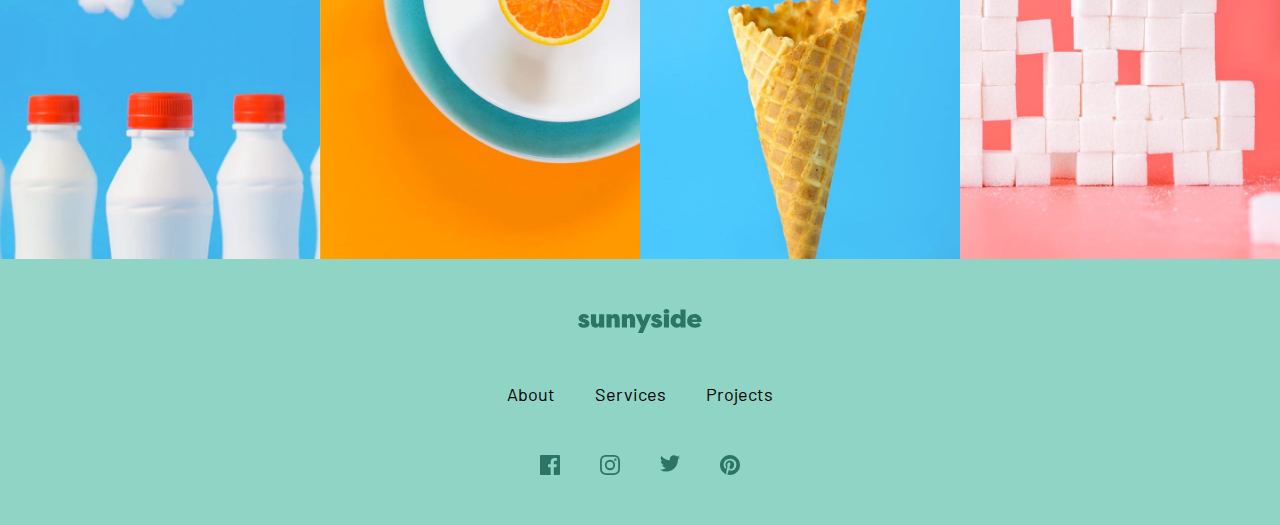
==== commit 91b5419a: "Optimize google fonts" ====
--- a/index.html
+++ b/index.html
@@ -7,10 +7,15 @@
     <title>SunnySide agency</title>
 
     <meta name="description" content="Mentoring">
-    
-    <link rel="preconnect" href="https://fonts.googleapis.com">
+
     <link rel="preconnect" href="https://fonts.gstatic.com" crossorigin>
-    <link href="https://fonts.googleapis.com/css2?family=Barlow:wght@600&family=Fraunces:wght@700;900&display=swap" rel="stylesheet"> 
+    <link rel="preload" as="style" href="https://fonts.googleapis.com/css2?family=Barlow:wght@600&family=Fraunces:wght@700;900&display=swap">
+
+    <link rel="stylesheet" media="print" onload="this.onload=null;this.removeAttribute('media');" href="https://fonts.googleapis.com/css2?family=Barlow:wght@600&family=Fraunces:wght@700;900&display=swap">
+
+    <noscript>
+        <link rel="stylesheet" href="https://fonts.googleapis.com/css2?family=Barlow:wght@600&family=Fraunces:wght@700;900&display=swap">
+    </noscript>
 
     <script defer src="index.js"></script>
 
@@ -61,7 +66,7 @@
         <section class="Card">
             <picture>
                 <source media="(min-width: 640px)" srcset="assets/desktop/image-transform.jpg" width="720" height="600">
-                <img src="assets/mobile/image-transform.jpg" width="375" height="312" alt="Picture of an egg">
+                <img src="assets/mobile/image-transform.jpg" width="375" height="312" alt="Picture of an egg" loading="lazy">
             </picture>
             <div>
                 <h2>Transform your brand</h2>
@@ -73,7 +78,7 @@
         <section class="Card">
             <picture>
                 <source media="(min-width: 640px)" srcset="assets/desktop/image-stand-out.jpg" width="720" height="600">
-                <img src="assets/mobile/image-stand-out.jpg" width="375" height="312" alt="Picture of an glass">
+                <img src="assets/mobile/image-stand-out.jpg" width="375" height="312" alt="Picture of an glass" loading="lazy">
             </picture>
             <div>
                 <h2>Stand out to the right audience</h2>
@@ -86,7 +91,7 @@
             <section class="Card">
                 <picture>
                     <source media="(min-width: 480px)" srcset="assets/desktop/image-graphic-design.jpg" width="720" height="600">
-                    <img src="assets/mobile/image-graphic-design.jpg" width="375" height="600" alt="Picture of an cherry">
+                    <img src="assets/mobile/image-graphic-design.jpg" width="375" height="600" alt="Picture of an cherry" loading="lazy">
                 </picture>
                 <div>
                     <h2>Graphic Design</h2>
@@ -97,7 +102,7 @@
             <section class="Card">
                 <picture>
                     <source media="(min-width: 480px)" srcset="assets/desktop/image-photography.jpg" width="720" height="600">
-                    <img src="assets/mobile/image-photography.jpg" width="375" height="600" alt="Picture of an orange">
+                    <img src="assets/mobile/image-photography.jpg" width="375" height="600" alt="Picture of an orange" loading="lazy">
                 </picture>
                 <div>
                     <h2>Photography</h2>
@@ -110,7 +115,7 @@
             <h2>Client testimonials</h2>
             <div class="Contain">
                 <figure>
-                    <img src="assets/image-emily.jpg" width="72" height="72" alt="Emily R.">
+                    <img src="assets/image-emily.jpg" width="72" height="72" alt="Emily R." loading="lazy">
                     <blockquote>
                         <p>We put our trust in Sunnyside and they delivered, making sure our needs were met and deadlines were always hit.</p>
                     </blockquote>
@@ -119,7 +124,7 @@
                     </figcaption>
                 </figure>
                 <figure>
-                    <img src="assets/image-thomas.jpg" width="72" height="72" alt="Emily R.">
+                    <img src="assets/image-thomas.jpg" width="72" height="72" alt="Emily R." loading="lazy">
                     <blockquote>
                         <p>Sunnyside's enthusiasm coupled with their keen interest in our brand's success made it a satisfying and enjoyable experience.</p>
                     </blockquote>
@@ -128,7 +133,7 @@
                     </figcaption>
                 </figure>
                 <figure>
-                    <img src="assets/image-jennie.jpg" width="72" height="72" alt="Thomas S.">
+                    <img src="assets/image-jennie.jpg" width="72" height="72" alt="Thomas S." loading="lazy">
                     <blockquote>
                         <p>Incredible end result! Our sales increased over 400% when we worked with Sunnyside. Highly recommended!</p>
                     </blockquote>
@@ -142,19 +147,19 @@
         <div class="Pictures">
             <picture>
                 <source media="(min-width: 800px)" srcset="assets/desktop/image-gallery-milkbottles.jpg" width="360" height="447">
-                <img src="assets/mobile/image-gallery-milkbottles.jpg" width="188" height="188" alt="Picture of milk bottles">
+                <img src="assets/mobile/image-gallery-milkbottles.jpg" width="188" height="188" alt="Picture of milk bottles" loading="lazy">
             </picture>
             <picture>
                 <source media="(min-width: 800px)" srcset="assets/desktop/image-gallery-orange.jpg" width="360" height="447">
-                <img src="assets/mobile/image-gallery-orange.jpg" width="188" height="188" alt="Picture of orange">
+                <img src="assets/mobile/image-gallery-orange.jpg" width="188" height="188" alt="Picture of orange" loading="lazy">
             </picture>
             <picture>
                 <source media="(min-width: 800px)" srcset="assets/desktop/image-gallery-cone.jpg" width="360" height="447">
-                <img src="assets/mobile/image-gallery-cone.jpg" width="188" height="188" alt="Picture of cone">
+                <img src="assets/mobile/image-gallery-cone.jpg" width="188" height="188" alt="Picture of cone" loading="lazy">
             </picture>
             <picture>
                 <source media="(min-width: 800px)" srcset="assets/desktop/image-gallery-sugar-cubes.jpg" width="360" height="447">
-                <img src="assets/mobile/image-gallery-sugar-cubes.jpg" width="188" height="188" alt="Picture of sugar cubes">
+                <img src="assets/mobile/image-gallery-sugar-cubes.jpg" width="188" height="188" alt="Picture of sugar cubes" loading="lazy">
             </picture>
         </div>
     </main>
